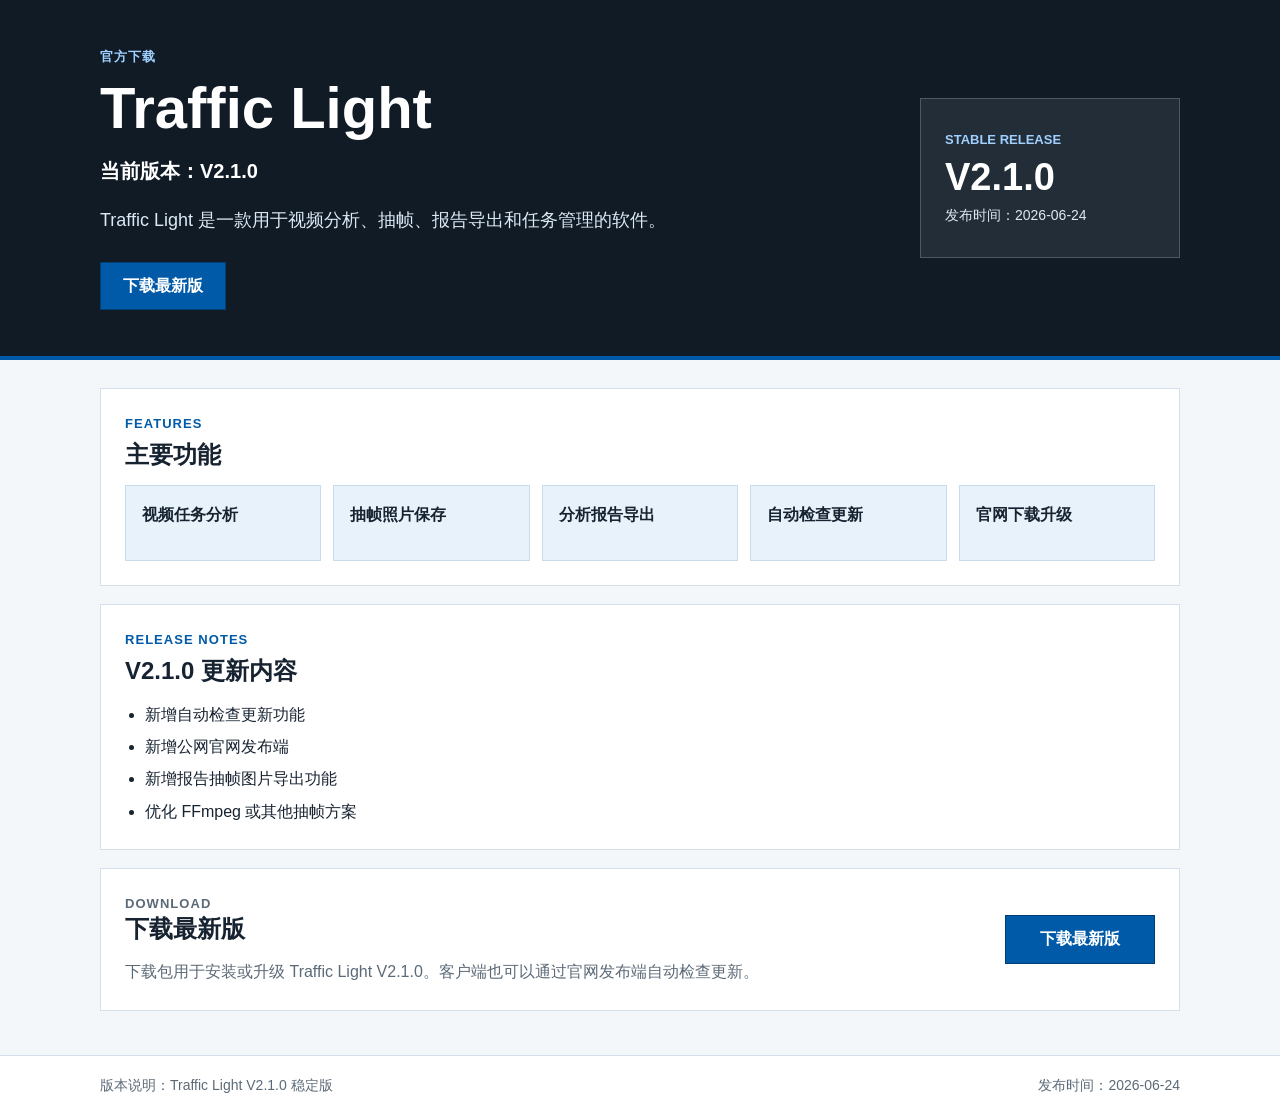
==== release_site/index.html @ f0c4bd5c "Deploy Traffic Light release site" ====
<!doctype html>
<html lang="zh-CN">
<head>
  <meta charset="utf-8">
  <meta name="viewport" content="width=device-width, initial-scale=1">
  <meta name="description" content="Traffic Light 官方下载页，提供 V2.1.0 版本下载、功能说明、更新内容和发布时间。">
  <title>Traffic Light - 官方下载</title>
  <link rel="stylesheet" href="assets/style.css">
</head>
<body>
  <header class="site-header">
    <div class="wrap hero">
      <div class="hero-text">
        <p class="eyebrow">官方下载</p>
        <h1>Traffic Light</h1>
        <p class="version">当前版本：V2.1.0</p>
        <p class="subtitle">Traffic Light 是一款用于视频分析、抽帧、报告导出和任务管理的软件。</p>
        <a class="button" href="downloads/Traffic_Light_v2.1.0.zip">下载最新版</a>
      </div>
      <div class="release-card" aria-label="版本信息">
        <span>Stable Release</span>
        <strong>V2.1.0</strong>
        <small>发布时间：2026-06-24</small>
      </div>
    </div>
  </header>

  <main class="wrap">
    <section>
      <div class="section-title">
        <p>Features</p>
        <h2>主要功能</h2>
      </div>
      <ul class="feature-grid">
        <li>视频任务分析</li>
        <li>抽帧照片保存</li>
        <li>分析报告导出</li>
        <li>自动检查更新</li>
        <li>官网下载升级</li>
      </ul>
    </section>

    <section>
      <div class="section-title">
        <p>Release Notes</p>
        <h2>V2.1.0 更新内容</h2>
      </div>
      <ul class="update-list">
        <li>新增自动检查更新功能</li>
        <li>新增公网官网发布端</li>
        <li>新增报告抽帧图片导出功能</li>
        <li>优化 FFmpeg 或其他抽帧方案</li>
      </ul>
    </section>

    <section class="download-panel">
      <div>
        <div class="section-title">
          <p>Download</p>
          <h2>下载最新版</h2>
        </div>
        <p>下载包用于安装或升级 Traffic Light V2.1.0。客户端也可以通过官网发布端自动检查更新。</p>
      </div>
      <a class="button panel-button" href="downloads/Traffic_Light_v2.1.0.zip">下载最新版</a>
    </section>
  </main>

  <footer class="site-footer">
    <div class="wrap footer-content">
      <span>版本说明：Traffic Light V2.1.0 稳定版</span>
      <span>发布时间：2026-06-24</span>
    </div>
  </footer>
</body>
</html>
---- release_site/assets/style.css ----
:root {
  --bg: #f4f7fa;
  --panel: #ffffff;
  --ink: #172331;
  --muted: #5c6a78;
  --line: #d6e0ea;
  --header: #101b26;
  --accent: #005aa8;
  --accent-dark: #003f78;
  --accent-soft: #e8f2fb;
}

* {
  box-sizing: border-box;
}

body {
  margin: 0;
  font-family: "Microsoft YaHei UI", "Segoe UI", Arial, sans-serif;
  color: var(--ink);
  background: var(--bg);
  line-height: 1.65;
}

.wrap {
  width: min(1080px, calc(100% - 32px));
  margin: 0 auto;
}

.site-header {
  color: #fff;
  background: var(--header);
  border-bottom: 4px solid var(--accent);
}

.hero {
  min-height: 320px;
  display: grid;
  grid-template-columns: minmax(0, 1fr) 260px;
  gap: 32px;
  align-items: center;
  padding: 46px 0;
}

.eyebrow,
.section-title p {
  margin: 0 0 6px;
  color: var(--accent);
  font-size: 13px;
  font-weight: 700;
  letter-spacing: .08em;
  text-transform: uppercase;
}

.site-header .eyebrow {
  color: #9fd0ff;
}

h1,
h2 {
  margin: 0;
  line-height: 1.2;
  letter-spacing: 0;
}

h1 {
  font-size: clamp(36px, 6vw, 58px);
}

h2 {
  font-size: 24px;
}

.version {
  margin: 12px 0 0;
  font-size: 20px;
  font-weight: 700;
  color: #ffffff;
}

.subtitle {
  max-width: 680px;
  margin: 18px 0 26px;
  color: #dceaf6;
  font-size: 18px;
}

.button {
  display: inline-flex;
  align-items: center;
  justify-content: center;
  min-height: 44px;
  padding: 10px 22px;
  color: #fff;
  background: var(--accent);
  border: 1px solid var(--accent-dark);
  text-decoration: none;
  font-weight: 700;
}

.button:hover,
.button:focus {
  background: var(--accent-dark);
}

.release-card {
  min-height: 160px;
  padding: 24px;
  border: 1px solid rgba(255, 255, 255, .2);
  background: rgba(255, 255, 255, .08);
  display: grid;
  align-content: center;
  gap: 8px;
}

.release-card span {
  color: #9fd0ff;
  font-size: 13px;
  font-weight: 700;
  text-transform: uppercase;
}

.release-card strong {
  font-size: 38px;
  line-height: 1;
}

.release-card small {
  color: #dceaf6;
  font-size: 14px;
}

main {
  padding: 28px 0 44px;
}

section {
  padding: 24px;
  background: var(--panel);
  border: 1px solid var(--line);
}

section + section {
  margin-top: 18px;
}

.section-title {
  margin-bottom: 16px;
}

.feature-grid {
  display: grid;
  grid-template-columns: repeat(5, minmax(0, 1fr));
  gap: 12px;
  margin: 0;
  padding: 0;
  list-style: none;
}

.feature-grid li {
  min-height: 76px;
  padding: 16px;
  background: var(--accent-soft);
  border: 1px solid #c8dceb;
  font-weight: 700;
}

.update-list {
  margin: 0;
  padding-left: 20px;
}

.update-list li + li {
  margin-top: 6px;
}

.download-panel {
  display: grid;
  grid-template-columns: minmax(0, 1fr) auto;
  gap: 20px;
  align-items: center;
}

.download-panel p {
  margin: 0;
  color: var(--muted);
}

.panel-button {
  min-width: 150px;
}

.site-footer {
  border-top: 1px solid var(--line);
  color: var(--muted);
  background: #fff;
}

.footer-content {
  display: flex;
  justify-content: space-between;
  gap: 16px;
  padding: 18px 0;
  font-size: 14px;
}

@media (max-width: 860px) {
  .hero,
  .download-panel {
    grid-template-columns: 1fr;
  }

  .hero {
    min-height: auto;
    padding: 34px 0;
  }

  .release-card {
    min-height: 130px;
  }

  .feature-grid {
    grid-template-columns: repeat(2, minmax(0, 1fr));
  }

  .panel-button,
  .button {
    width: 100%;
  }

  .footer-content {
    flex-direction: column;
  }
}

@media (max-width: 520px) {
  .wrap {
    width: min(100% - 24px, 1080px);
  }

  .feature-grid {
    grid-template-columns: 1fr;
  }

  section {
    padding: 18px;
  }
}
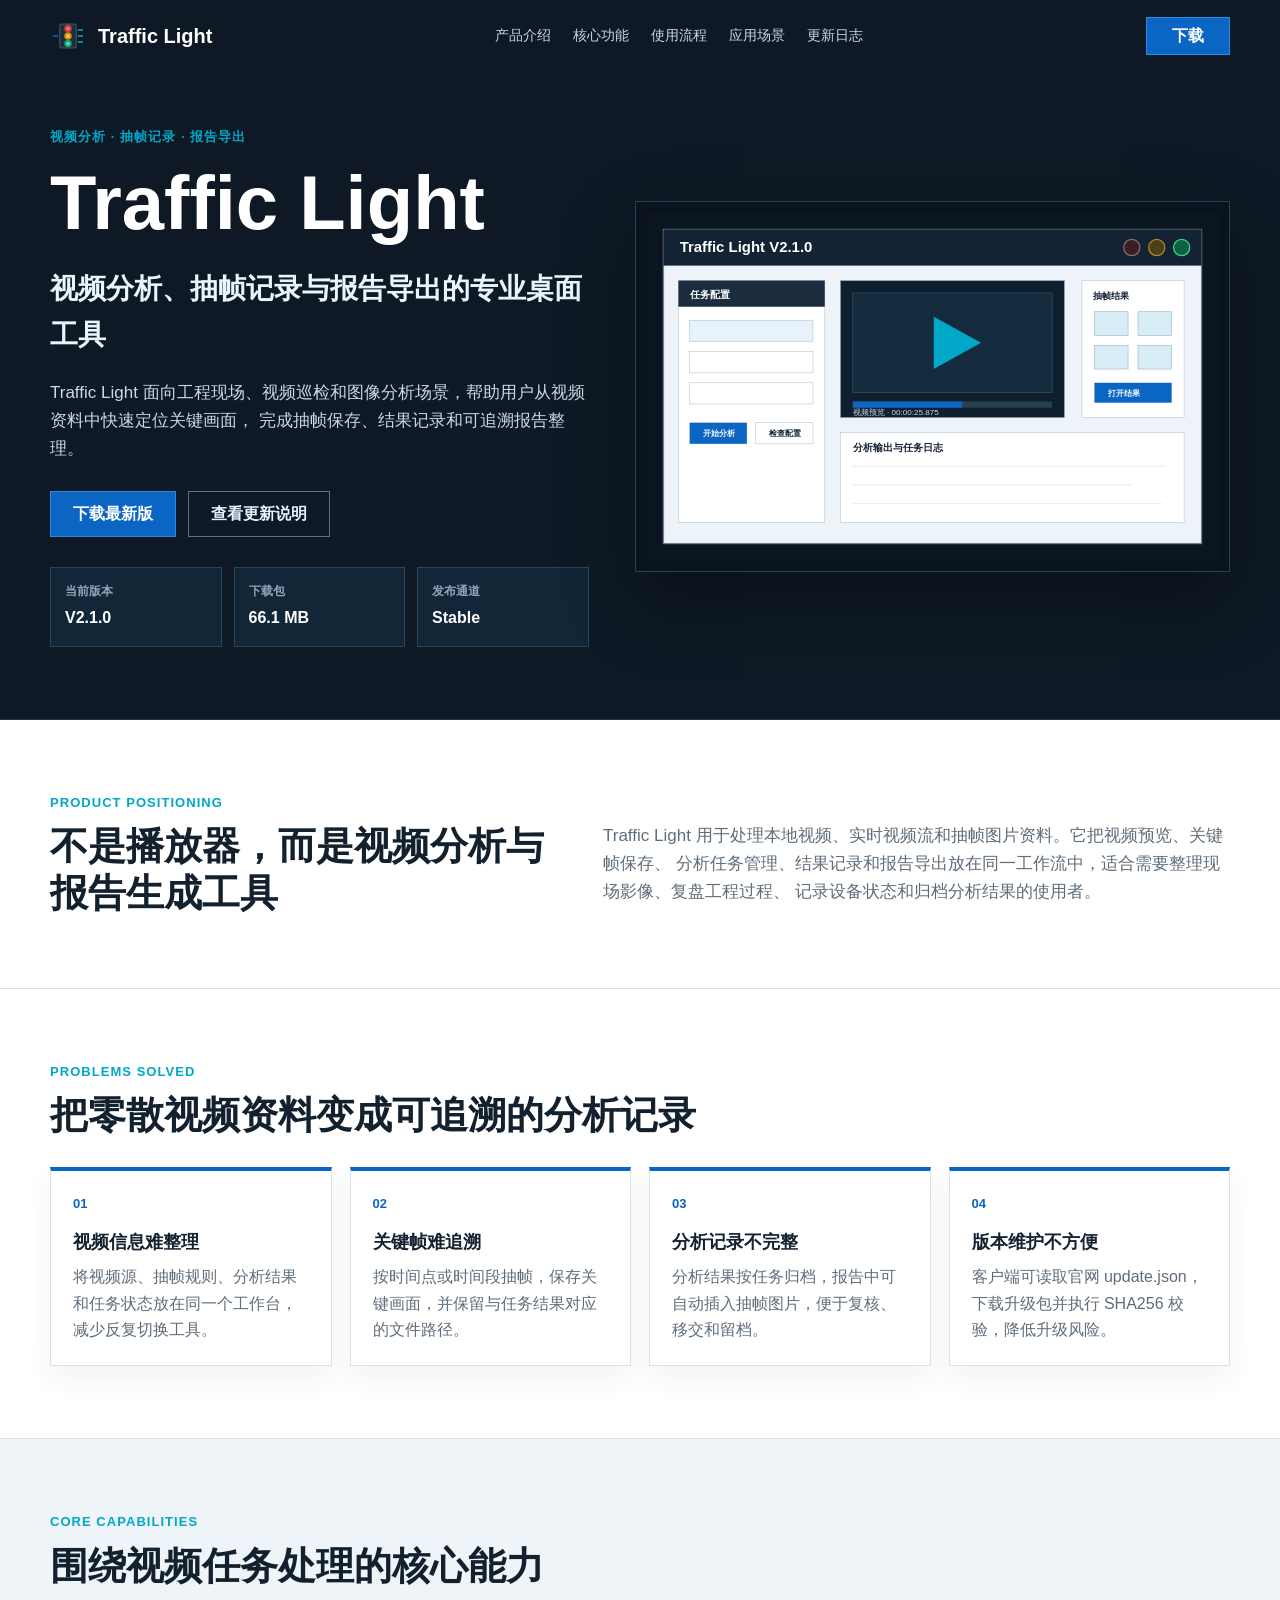
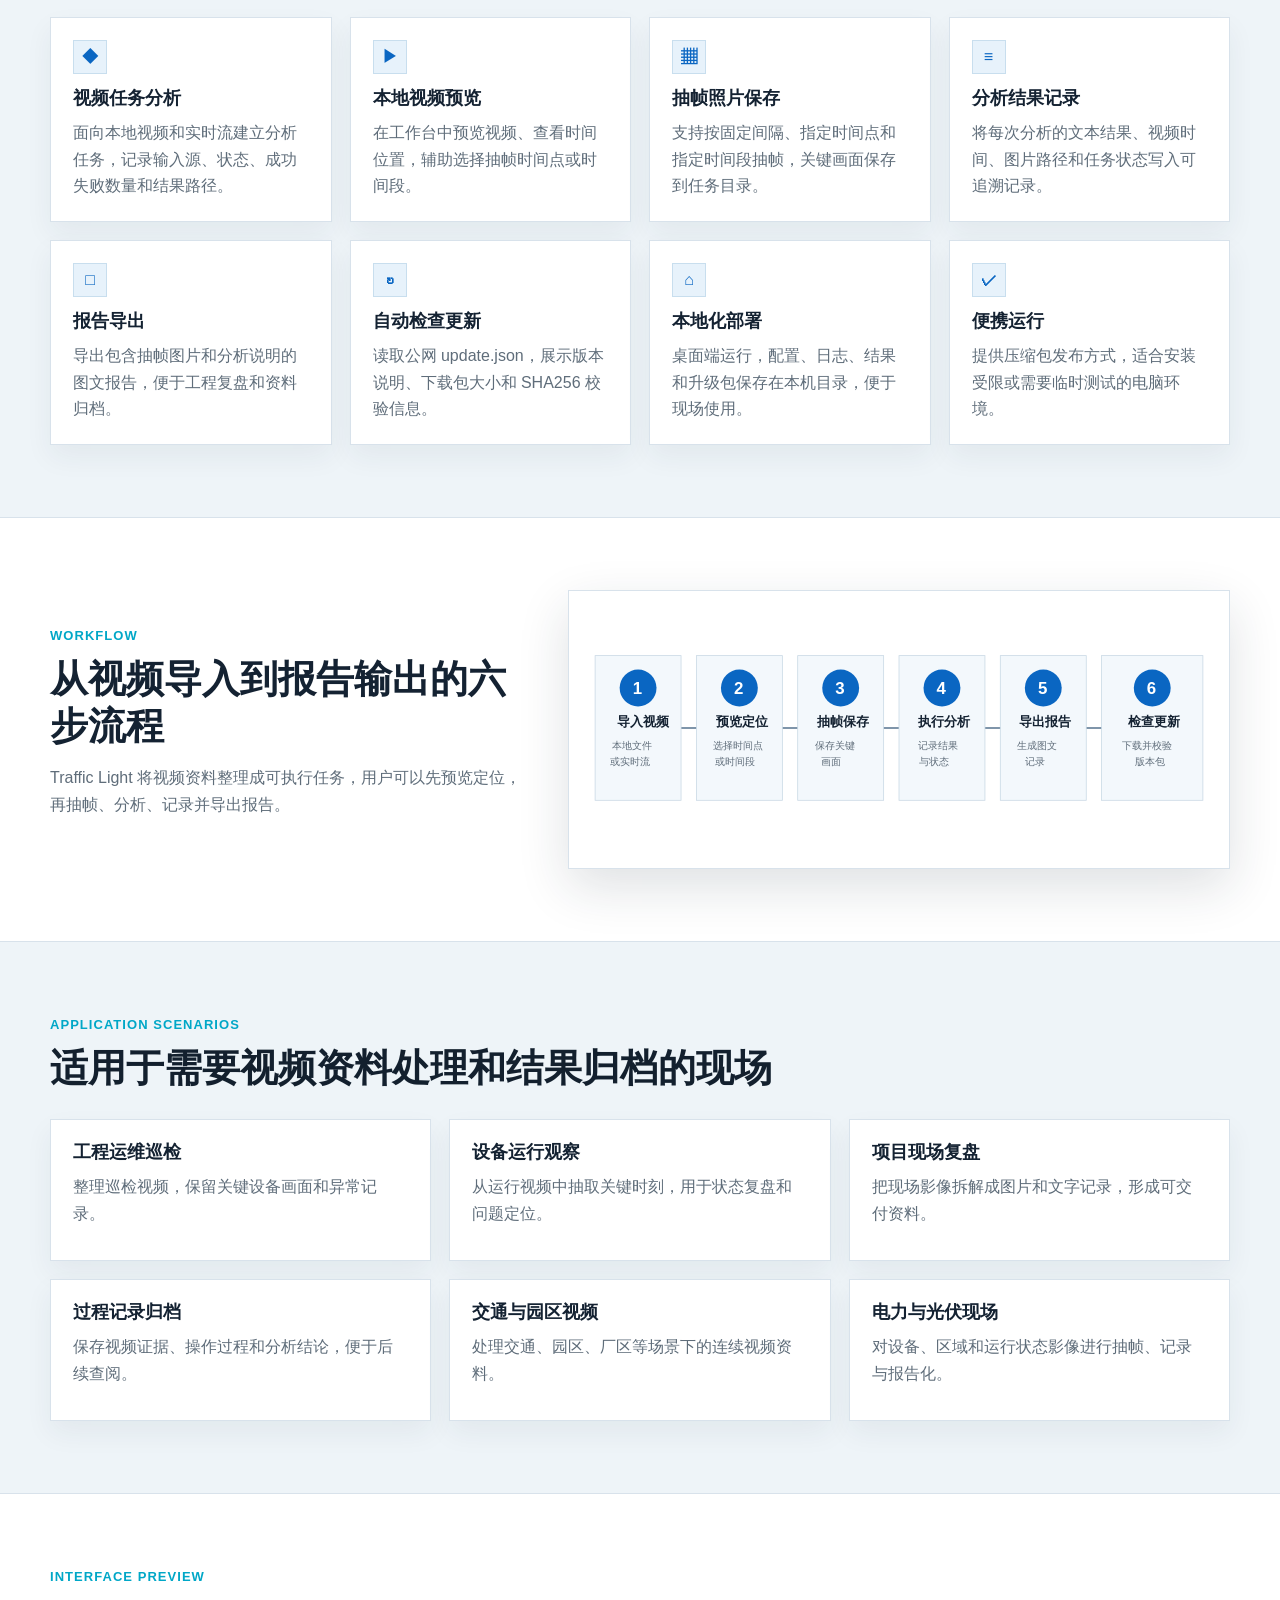
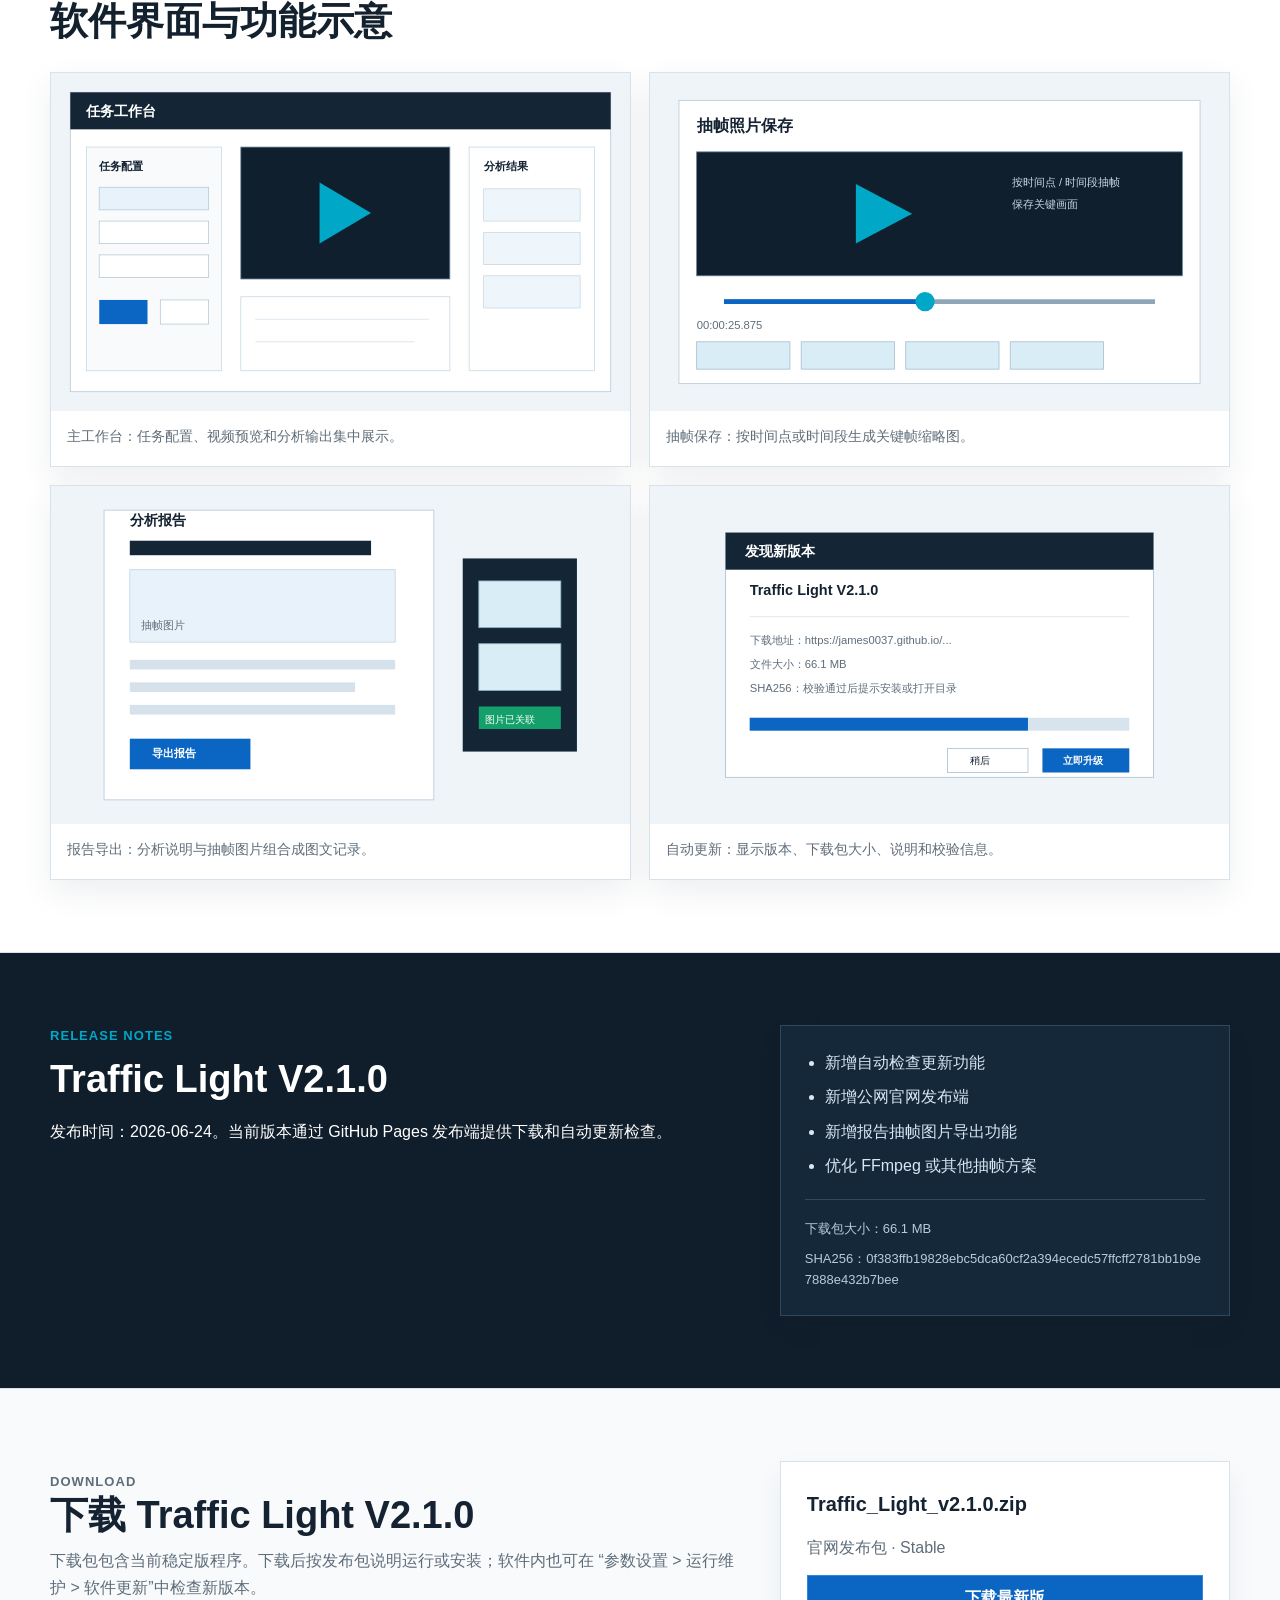
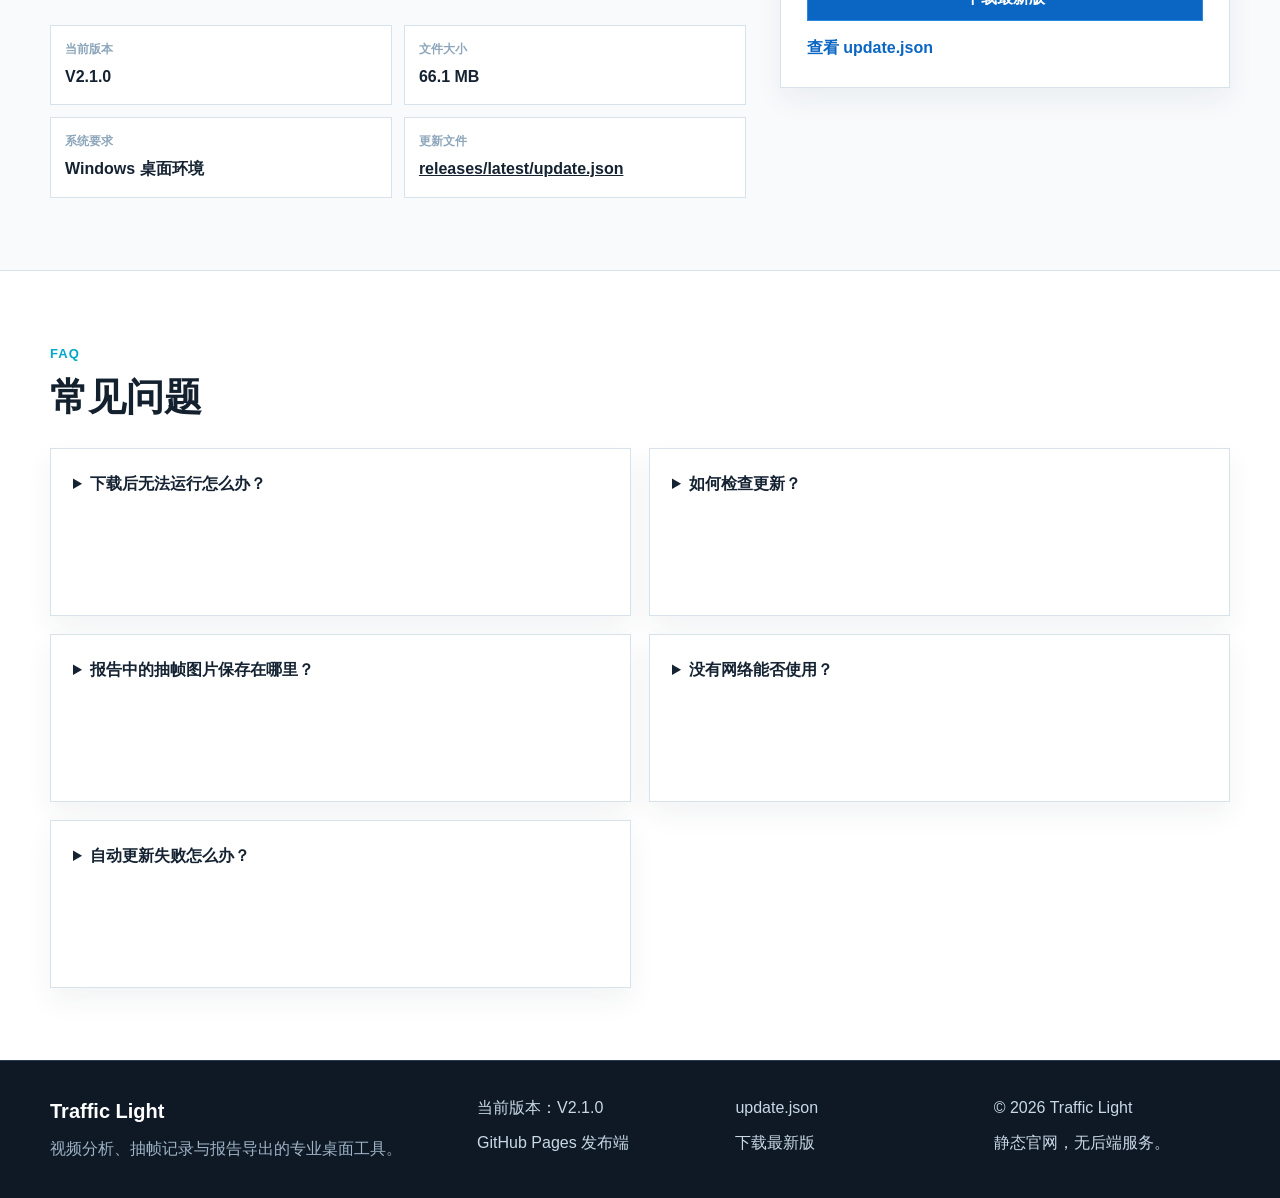
==== commit 0d6fa571: "Improve Traffic Light official website" ====
--- a/release_site/index.html
+++ b/release_site/index.html
@@ -3,72 +3,303 @@
 <head>
   <meta charset="utf-8">
   <meta name="viewport" content="width=device-width, initial-scale=1">
-  <meta name="description" content="Traffic Light 官方下载页，提供 V2.1.0 版本下载、功能说明、更新内容和发布时间。">
+  <meta name="description" content="Traffic Light 是一款面向视频流图像分析、抽帧记录、任务管理和图文报告导出的专业桌面软件。">
   <title>Traffic Light - 官方下载</title>
   <link rel="stylesheet" href="assets/style.css">
 </head>
 <body>
   <header class="site-header">
-    <div class="wrap hero">
-      <div class="hero-text">
-        <p class="eyebrow">官方下载</p>
+    <nav class="nav wrap" aria-label="主导航">
+      <a class="brand" href="#top" aria-label="Traffic Light 官网首页">
+        <img src="assets/logo.svg" alt="" width="36" height="36">
+        <span>Traffic Light</span>
+      </a>
+      <div class="nav-links">
+        <a href="#product">产品介绍</a>
+        <a href="#features">核心功能</a>
+        <a href="#workflow">使用流程</a>
+        <a href="#scenes">应用场景</a>
+        <a href="#release">更新日志</a>
+      </div>
+      <a class="nav-download" href="downloads/Traffic_Light_v2.1.0.zip">下载</a>
+    </nav>
+
+    <section id="top" class="hero wrap">
+      <div class="hero-copy">
+        <p class="eyebrow">视频分析 · 抽帧记录 · 报告导出</p>
         <h1>Traffic Light</h1>
-        <p class="version">当前版本：V2.1.0</p>
-        <p class="subtitle">Traffic Light 是一款用于视频分析、抽帧、报告导出和任务管理的软件。</p>
-        <a class="button" href="downloads/Traffic_Light_v2.1.0.zip">下载最新版</a>
-      </div>
-      <div class="release-card" aria-label="版本信息">
-        <span>Stable Release</span>
-        <strong>V2.1.0</strong>
-        <small>发布时间：2026-06-24</small>
-      </div>
-    </div>
+        <p class="hero-subtitle">视频分析、抽帧记录与报告导出的专业桌面工具</p>
+        <p class="hero-text">
+          Traffic Light 面向工程现场、视频巡检和图像分析场景，帮助用户从视频资料中快速定位关键画面，
+          完成抽帧保存、结果记录和可追溯报告整理。
+        </p>
+        <div class="hero-actions">
+          <a class="button primary" href="downloads/Traffic_Light_v2.1.0.zip">下载最新版</a>
+          <a class="button secondary" href="#release">查看更新说明</a>
+        </div>
+        <dl class="hero-facts" aria-label="版本信息">
+          <div><dt>当前版本</dt><dd>V2.1.0</dd></div>
+          <div><dt>下载包</dt><dd>66.1 MB</dd></div>
+          <div><dt>发布通道</dt><dd>Stable</dd></div>
+        </dl>
+      </div>
+      <div class="hero-visual">
+        <img src="assets/hero-dashboard.svg" alt="Traffic Light 软件工作台示意图">
+      </div>
+    </section>
   </header>
 
-  <main class="wrap">
-    <section>
-      <div class="section-title">
-        <p>Features</p>
-        <h2>主要功能</h2>
-      </div>
-      <ul class="feature-grid">
-        <li>视频任务分析</li>
-        <li>抽帧照片保存</li>
-        <li>分析报告导出</li>
-        <li>自动检查更新</li>
-        <li>官网下载升级</li>
-      </ul>
-    </section>
-
-    <section>
-      <div class="section-title">
-        <p>Release Notes</p>
-        <h2>V2.1.0 更新内容</h2>
-      </div>
-      <ul class="update-list">
-        <li>新增自动检查更新功能</li>
-        <li>新增公网官网发布端</li>
-        <li>新增报告抽帧图片导出功能</li>
-        <li>优化 FFmpeg 或其他抽帧方案</li>
-      </ul>
-    </section>
-
-    <section class="download-panel">
+  <main>
+    <section id="product" class="section section-intro">
+      <div class="wrap intro-grid">
+        <div>
+          <p class="eyebrow">Product Positioning</p>
+          <h2>不是播放器，而是视频分析与报告生成工具</h2>
+        </div>
+        <p>
+          Traffic Light 用于处理本地视频、实时视频流和抽帧图片资料。它把视频预览、关键帧保存、
+          分析任务管理、结果记录和报告导出放在同一工作流中，适合需要整理现场影像、复盘工程过程、
+          记录设备状态和归档分析结果的使用者。
+        </p>
+      </div>
+    </section>
+
+    <section class="section">
+      <div class="wrap">
+        <div class="section-head">
+          <p class="eyebrow">Problems Solved</p>
+          <h2>把零散视频资料变成可追溯的分析记录</h2>
+        </div>
+        <div class="value-grid">
+          <article class="value-card">
+            <span class="card-index">01</span>
+            <h3>视频信息难整理</h3>
+            <p>将视频源、抽帧规则、分析结果和任务状态放在同一个工作台，减少反复切换工具。</p>
+          </article>
+          <article class="value-card">
+            <span class="card-index">02</span>
+            <h3>关键帧难追溯</h3>
+            <p>按时间点或时间段抽帧，保存关键画面，并保留与任务结果对应的文件路径。</p>
+          </article>
+          <article class="value-card">
+            <span class="card-index">03</span>
+            <h3>分析记录不完整</h3>
+            <p>分析结果按任务归档，报告中可自动插入抽帧图片，便于复核、移交和留档。</p>
+          </article>
+          <article class="value-card">
+            <span class="card-index">04</span>
+            <h3>版本维护不方便</h3>
+            <p>客户端可读取官网 update.json，下载升级包并执行 SHA256 校验，降低升级风险。</p>
+          </article>
+        </div>
+      </div>
+    </section>
+
+    <section id="features" class="section muted-section">
+      <div class="wrap">
+        <div class="section-head">
+          <p class="eyebrow">Core Capabilities</p>
+          <h2>围绕视频任务处理的核心能力</h2>
+        </div>
+        <div class="feature-grid">
+          <article class="feature-card">
+            <span class="feature-icon">◆</span>
+            <h3>视频任务分析</h3>
+            <p>面向本地视频和实时流建立分析任务，记录输入源、状态、成功失败数量和结果路径。</p>
+          </article>
+          <article class="feature-card">
+            <span class="feature-icon">▶</span>
+            <h3>本地视频预览</h3>
+            <p>在工作台中预览视频、查看时间位置，辅助选择抽帧时间点或时间段。</p>
+          </article>
+          <article class="feature-card">
+            <span class="feature-icon">▦</span>
+            <h3>抽帧照片保存</h3>
+            <p>支持按固定间隔、指定时间点和指定时间段抽帧，关键画面保存到任务目录。</p>
+          </article>
+          <article class="feature-card">
+            <span class="feature-icon">≡</span>
+            <h3>分析结果记录</h3>
+            <p>将每次分析的文本结果、视频时间、图片路径和任务状态写入可追溯记录。</p>
+          </article>
+          <article class="feature-card">
+            <span class="feature-icon">□</span>
+            <h3>报告导出</h3>
+            <p>导出包含抽帧图片和分析说明的图文报告，便于工程复盘和资料归档。</p>
+          </article>
+          <article class="feature-card">
+            <span class="feature-icon">↻</span>
+            <h3>自动检查更新</h3>
+            <p>读取公网 update.json，展示版本说明、下载包大小和 SHA256 校验信息。</p>
+          </article>
+          <article class="feature-card">
+            <span class="feature-icon">⌂</span>
+            <h3>本地化部署</h3>
+            <p>桌面端运行，配置、日志、结果和升级包保存在本机目录，便于现场使用。</p>
+          </article>
+          <article class="feature-card">
+            <span class="feature-icon">✓</span>
+            <h3>便携运行</h3>
+            <p>提供压缩包发布方式，适合安装受限或需要临时测试的电脑环境。</p>
+          </article>
+        </div>
+      </div>
+    </section>
+
+    <section id="workflow" class="section">
+      <div class="wrap split-layout">
+        <div>
+          <p class="eyebrow">Workflow</p>
+          <h2>从视频导入到报告输出的六步流程</h2>
+          <p class="section-copy">
+            Traffic Light 将视频资料整理成可执行任务，用户可以先预览定位，再抽帧、分析、记录并导出报告。
+          </p>
+        </div>
+        <img class="workflow-image" src="assets/workflow.svg" alt="Traffic Light 使用流程图">
+      </div>
+    </section>
+
+    <section id="scenes" class="section muted-section">
+      <div class="wrap">
+        <div class="section-head">
+          <p class="eyebrow">Application Scenarios</p>
+          <h2>适用于需要视频资料处理和结果归档的现场</h2>
+        </div>
+        <div class="scene-grid">
+          <article><h3>工程运维巡检</h3><p>整理巡检视频，保留关键设备画面和异常记录。</p></article>
+          <article><h3>设备运行观察</h3><p>从运行视频中抽取关键时刻，用于状态复盘和问题定位。</p></article>
+          <article><h3>项目现场复盘</h3><p>把现场影像拆解成图片和文字记录，形成可交付资料。</p></article>
+          <article><h3>过程记录归档</h3><p>保存视频证据、操作过程和分析结论，便于后续查阅。</p></article>
+          <article><h3>交通与园区视频</h3><p>处理交通、园区、厂区等场景下的连续视频资料。</p></article>
+          <article><h3>电力与光伏现场</h3><p>对设备、区域和运行状态影像进行抽帧、记录与报告化。</p></article>
+        </div>
+      </div>
+    </section>
+
+    <section class="section">
+      <div class="wrap">
+        <div class="section-head">
+          <p class="eyebrow">Interface Preview</p>
+          <h2>软件界面与功能示意</h2>
+        </div>
+        <div class="screenshot-grid">
+          <figure>
+            <img src="assets/screenshots/main-workbench.svg" alt="主工作台界面示意图">
+            <figcaption>主工作台：任务配置、视频预览和分析输出集中展示。</figcaption>
+          </figure>
+          <figure>
+            <img src="assets/screenshots/frame-capture.svg" alt="抽帧保存界面示意图">
+            <figcaption>抽帧保存：按时间点或时间段生成关键帧缩略图。</figcaption>
+          </figure>
+          <figure>
+            <img src="assets/screenshots/report-export.svg" alt="报告导出界面示意图">
+            <figcaption>报告导出：分析说明与抽帧图片组合成图文记录。</figcaption>
+          </figure>
+          <figure>
+            <img src="assets/screenshots/update-dialog.svg" alt="自动更新弹窗示意图">
+            <figcaption>自动更新：显示版本、下载包大小、说明和校验信息。</figcaption>
+          </figure>
+        </div>
+      </div>
+    </section>
+
+    <section id="release" class="section release-section">
+      <div class="wrap release-grid">
+        <div>
+          <p class="eyebrow">Release Notes</p>
+          <h2>Traffic Light V2.1.0</h2>
+          <p class="section-copy">发布时间：2026-06-24。当前版本通过 GitHub Pages 发布端提供下载和自动更新检查。</p>
+        </div>
+        <div class="release-panel">
+          <ul>
+            <li>新增自动检查更新功能</li>
+            <li>新增公网官网发布端</li>
+            <li>新增报告抽帧图片导出功能</li>
+            <li>优化 FFmpeg 或其他抽帧方案</li>
+          </ul>
+          <div class="checksum">
+            <span>下载包大小：66.1 MB</span>
+            <span>SHA256：0f383ffb19828ebc5dca60cf2a394ecedc57ffcff2781bb1b9e7888e432b7bee</span>
+          </div>
+        </div>
+      </div>
+    </section>
+
+    <section id="download" class="section download-section">
+      <div class="wrap download-grid">
+        <div>
+          <p class="eyebrow">Download</p>
+          <h2>下载 Traffic Light V2.1.0</h2>
+          <p>
+            下载包包含当前稳定版程序。下载后按发布包说明运行或安装；软件内也可在
+            “参数设置 > 运行维护 > 软件更新”中检查新版本。
+          </p>
+          <dl class="download-meta">
+            <div><dt>当前版本</dt><dd>V2.1.0</dd></div>
+            <div><dt>文件大小</dt><dd>66.1 MB</dd></div>
+            <div><dt>系统要求</dt><dd>Windows 桌面环境</dd></div>
+            <div><dt>更新文件</dt><dd><a href="releases/latest/update.json">releases/latest/update.json</a></dd></div>
+          </dl>
+        </div>
+        <div class="download-card">
+          <strong>Traffic_Light_v2.1.0.zip</strong>
+          <span>官网发布包 · Stable</span>
+          <a class="button primary full" href="downloads/Traffic_Light_v2.1.0.zip">下载最新版</a>
+          <a class="text-link" href="https://james0037.github.io/traffic-light-release/releases/latest/update.json">查看 update.json</a>
+        </div>
+      </div>
+    </section>
+
+    <section class="section faq-section">
+      <div class="wrap">
+        <div class="section-head">
+          <p class="eyebrow">FAQ</p>
+          <h2>常见问题</h2>
+        </div>
+        <div class="faq-grid">
+          <details>
+            <summary>下载后无法运行怎么办？</summary>
+            <p>请确认文件已完整下载，并根据发布包内说明运行。若系统拦截未知来源程序，需要在 Windows 安全提示中确认来源后再运行。</p>
+          </details>
+          <details>
+            <summary>如何检查更新？</summary>
+            <p>进入软件“参数设置 > 运行维护 > 软件更新”，使用默认官网地址检查更新即可。</p>
+          </details>
+          <details>
+            <summary>报告中的抽帧图片保存在哪里？</summary>
+            <p>抽帧图片和报告资产会保存在任务结果目录及同名资源目录中，便于与分析记录一并归档。</p>
+          </details>
+          <details>
+            <summary>没有网络能否使用？</summary>
+            <p>本地视频预览、抽帧、结果记录和本地报告整理可在无公网环境下使用；联网功能取决于模型服务和更新检查地址。</p>
+          </details>
+          <details>
+            <summary>自动更新失败怎么办？</summary>
+            <p>检查网络、下载地址和磁盘空间。软件会在下载失败或 SHA256 校验失败时提示错误，不会覆盖当前配置和结果。</p>
+          </details>
+        </div>
+      </div>
+    </section>
+  </main>
+
+  <footer class="site-footer">
+    <div class="wrap footer-grid">
       <div>
-        <div class="section-title">
-          <p>Download</p>
-          <h2>下载最新版</h2>
-        </div>
-        <p>下载包用于安装或升级 Traffic Light V2.1.0。客户端也可以通过官网发布端自动检查更新。</p>
-      </div>
-      <a class="button panel-button" href="downloads/Traffic_Light_v2.1.0.zip">下载最新版</a>
-    </section>
-  </main>
-
-  <footer class="site-footer">
-    <div class="wrap footer-content">
-      <span>版本说明：Traffic Light V2.1.0 稳定版</span>
-      <span>发布时间：2026-06-24</span>
+        <strong>Traffic Light</strong>
+        <p>视频分析、抽帧记录与报告导出的专业桌面工具。</p>
+      </div>
+      <div>
+        <span>当前版本：V2.1.0</span>
+        <span>GitHub Pages 发布端</span>
+      </div>
+      <div>
+        <a href="releases/latest/update.json">update.json</a>
+        <a href="downloads/Traffic_Light_v2.1.0.zip">下载最新版</a>
+      </div>
+      <div>
+        <span>© 2026 Traffic Light</span>
+        <span>静态官网，无后端服务。</span>
+      </div>
     </div>
   </footer>
 </body>
--- a/release_site/assets/style.css
+++ b/release_site/assets/style.css
@@ -1,248 +1,639 @@
 :root {
-  --bg: #f4f7fa;
-  --panel: #ffffff;
-  --ink: #172331;
-  --muted: #5c6a78;
-  --line: #d6e0ea;
-  --header: #101b26;
-  --accent: #005aa8;
-  --accent-dark: #003f78;
-  --accent-soft: #e8f2fb;
+  --bg: #f3f6f9;
+  --surface: #ffffff;
+  --surface-strong: #eef4f8;
+  --ink: #142232;
+  --muted: #5f6d7a;
+  --line: #d8e2eb;
+  --line-dark: #2e4358;
+  --hero: #0e1925;
+  --hero-panel: #152637;
+  --blue: #0a66c2;
+  --blue-dark: #074c91;
+  --cyan: #00a7c7;
+  --green: #15a06b;
+  --amber: #d88a00;
+  --red: #c54040;
+  --shadow: 0 18px 48px rgba(25, 42, 58, .14);
 }
 
 * {
   box-sizing: border-box;
 }
 
+html {
+  scroll-behavior: smooth;
+}
+
 body {
   margin: 0;
-  font-family: "Microsoft YaHei UI", "Segoe UI", Arial, sans-serif;
   color: var(--ink);
   background: var(--bg);
+  font-family: "Microsoft YaHei UI", "Segoe UI", Arial, sans-serif;
   line-height: 1.65;
+  letter-spacing: 0;
+}
+
+a {
+  color: inherit;
+}
+
+img {
+  max-width: 100%;
+  height: auto;
+  display: block;
 }
 
 .wrap {
-  width: min(1080px, calc(100% - 32px));
+  width: min(1180px, calc(100% - 40px));
   margin: 0 auto;
 }
 
 .site-header {
   color: #fff;
-  background: var(--header);
-  border-bottom: 4px solid var(--accent);
+  background: var(--hero);
+  border-bottom: 1px solid #1e354b;
+}
+
+.nav {
+  min-height: 72px;
+  display: flex;
+  align-items: center;
+  justify-content: space-between;
+  gap: 24px;
+}
+
+.brand {
+  display: inline-flex;
+  align-items: center;
+  gap: 12px;
+  text-decoration: none;
+  font-size: 20px;
+  font-weight: 800;
+  white-space: nowrap;
+}
+
+.nav-links {
+  display: flex;
+  align-items: center;
+  justify-content: center;
+  gap: 22px;
+  color: #c6d8e8;
+  font-size: 14px;
+}
+
+.nav-links a,
+.text-link {
+  text-decoration: none;
+}
+
+.nav-links a:hover,
+.nav-links a:focus {
+  color: #ffffff;
+}
+
+.nav-download {
+  min-width: 84px;
+  min-height: 38px;
+  display: inline-flex;
+  align-items: center;
+  justify-content: center;
+  color: #fff;
+  background: var(--blue);
+  border: 1px solid #2d8ee8;
+  text-decoration: none;
+  font-weight: 700;
 }
 
 .hero {
-  min-height: 320px;
-  display: grid;
-  grid-template-columns: minmax(0, 1fr) 260px;
-  gap: 32px;
-  align-items: center;
-  padding: 46px 0;
-}
-
-.eyebrow,
-.section-title p {
-  margin: 0 0 6px;
-  color: var(--accent);
+  min-height: 620px;
+  display: grid;
+  grid-template-columns: minmax(0, .95fr) minmax(420px, 1.05fr);
+  gap: 46px;
+  align-items: center;
+  padding: 54px 0 72px;
+}
+
+.hero-copy {
+  max-width: 640px;
+}
+
+.eyebrow {
+  margin: 0 0 10px;
+  color: var(--cyan);
   font-size: 13px;
-  font-weight: 700;
+  font-weight: 800;
   letter-spacing: .08em;
   text-transform: uppercase;
 }
 
-.site-header .eyebrow {
-  color: #9fd0ff;
-}
-
 h1,
+h2,
+h3,
+p {
+  letter-spacing: 0;
+}
+
+h1,
+h2,
+h3 {
+  margin: 0;
+  line-height: 1.22;
+}
+
+h1 {
+  font-size: clamp(44px, 7vw, 76px);
+}
+
 h2 {
+  font-size: clamp(26px, 3vw, 38px);
+}
+
+h3 {
+  font-size: 18px;
+}
+
+.hero-subtitle {
+  margin: 16px 0 0;
+  color: #eaf4ff;
+  font-size: clamp(20px, 2.4vw, 28px);
+  font-weight: 700;
+}
+
+.hero-text,
+.section-copy {
+  color: var(--muted);
+  font-size: 16px;
+}
+
+.hero-text {
+  max-width: 620px;
+  margin: 20px 0 28px;
+  color: #c9d9e7;
+  font-size: 17px;
+}
+
+.hero-actions {
+  display: flex;
+  gap: 12px;
+  flex-wrap: wrap;
+}
+
+.button {
+  min-height: 46px;
+  display: inline-flex;
+  align-items: center;
+  justify-content: center;
+  padding: 11px 22px;
+  border: 1px solid transparent;
+  text-decoration: none;
+  font-weight: 800;
+  line-height: 1;
+}
+
+.button.primary {
+  color: #fff;
+  background: var(--blue);
+  border-color: #2a88df;
+}
+
+.button.primary:hover,
+.button.primary:focus,
+.nav-download:hover,
+.nav-download:focus {
+  background: var(--blue-dark);
+}
+
+.button.secondary {
+  color: #e6f2ff;
+  background: transparent;
+  border-color: #55728e;
+}
+
+.button.secondary:hover,
+.button.secondary:focus {
+  background: #1d3145;
+}
+
+.button.full {
+  width: 100%;
+}
+
+.hero-facts {
+  display: grid;
+  grid-template-columns: repeat(3, minmax(0, 1fr));
+  gap: 12px;
+  margin: 30px 0 0;
+}
+
+.hero-facts div {
+  padding: 14px;
+  background: #132637;
+  border: 1px solid var(--line-dark);
+}
+
+.hero-facts dt,
+.download-meta dt {
+  color: #8da6bb;
+  font-size: 12px;
+  font-weight: 700;
+}
+
+.hero-facts dd,
+.download-meta dd {
+  margin: 4px 0 0;
+  color: #ffffff;
+  font-weight: 800;
+}
+
+.hero-visual {
+  padding: 10px;
+  background: #0a131d;
+  border: 1px solid #274159;
+  box-shadow: 0 28px 70px rgba(0, 0, 0, .32);
+}
+
+.section {
+  padding: 72px 0;
+  background: var(--surface);
+}
+
+.section + .section {
+  border-top: 1px solid var(--line);
+}
+
+.muted-section {
+  background: var(--surface-strong);
+}
+
+.section-head {
+  max-width: 760px;
+  margin-bottom: 28px;
+}
+
+.section-head h2,
+.intro-grid h2 {
+  color: #13202e;
+}
+
+.section-head p:last-child {
+  margin-bottom: 0;
+}
+
+.intro-grid {
+  display: grid;
+  grid-template-columns: minmax(0, .9fr) minmax(0, 1.1fr);
+  gap: 40px;
+  align-items: start;
+}
+
+.intro-grid > p {
+  margin: 30px 0 0;
+  color: var(--muted);
+  font-size: 17px;
+}
+
+.value-grid,
+.feature-grid,
+.scene-grid,
+.screenshot-grid,
+.faq-grid {
+  display: grid;
+  gap: 18px;
+}
+
+.value-grid {
+  grid-template-columns: repeat(4, minmax(0, 1fr));
+}
+
+.feature-grid {
+  grid-template-columns: repeat(4, minmax(0, 1fr));
+}
+
+.scene-grid {
+  grid-template-columns: repeat(3, minmax(0, 1fr));
+}
+
+.screenshot-grid {
+  grid-template-columns: repeat(2, minmax(0, 1fr));
+}
+
+.value-card,
+.feature-card,
+.scene-grid article,
+.faq-grid details,
+.download-card,
+.release-panel {
+  background: var(--surface);
+  border: 1px solid var(--line);
+  box-shadow: 0 12px 26px rgba(28, 48, 66, .06);
+}
+
+.value-card,
+.feature-card,
+.scene-grid article,
+.faq-grid details {
+  min-height: 168px;
+  padding: 22px;
+}
+
+.value-card {
+  position: relative;
+  border-top: 4px solid var(--blue);
+}
+
+.card-index {
+  display: block;
+  color: var(--blue);
+  font-size: 13px;
+  font-weight: 900;
+  margin-bottom: 18px;
+}
+
+.value-card p,
+.feature-card p,
+.scene-grid p,
+.faq-grid p,
+.download-grid p {
+  margin: 10px 0 0;
+  color: var(--muted);
+}
+
+.feature-card {
+  background: #fff;
+}
+
+.feature-icon {
+  width: 34px;
+  height: 34px;
+  display: inline-flex;
+  align-items: center;
+  justify-content: center;
+  margin-bottom: 14px;
+  color: var(--blue);
+  background: #e7f2fb;
+  border: 1px solid #c8deee;
+  font-weight: 900;
+}
+
+.split-layout {
+  display: grid;
+  grid-template-columns: minmax(0, .72fr) minmax(440px, 1fr);
+  gap: 42px;
+  align-items: center;
+}
+
+.workflow-image {
+  border: 1px solid var(--line);
+  background: #fff;
+  box-shadow: var(--shadow);
+}
+
+.scene-grid article {
+  min-height: 142px;
+}
+
+.screenshot-grid figure {
   margin: 0;
-  line-height: 1.2;
-  letter-spacing: 0;
-}
-
-h1 {
-  font-size: clamp(36px, 6vw, 58px);
-}
-
-h2 {
-  font-size: 24px;
-}
-
-.version {
-  margin: 12px 0 0;
-  font-size: 20px;
-  font-weight: 700;
-  color: #ffffff;
-}
-
-.subtitle {
-  max-width: 680px;
-  margin: 18px 0 26px;
-  color: #dceaf6;
-  font-size: 18px;
-}
-
-.button {
-  display: inline-flex;
-  align-items: center;
-  justify-content: center;
-  min-height: 44px;
-  padding: 10px 22px;
+  overflow: hidden;
+  background: #fff;
+  border: 1px solid var(--line);
+  box-shadow: 0 12px 30px rgba(28, 48, 66, .08);
+}
+
+.screenshot-grid figcaption {
+  padding: 14px 16px 18px;
+  color: var(--muted);
+  font-size: 14px;
+}
+
+.release-section {
   color: #fff;
-  background: var(--accent);
-  border: 1px solid var(--accent-dark);
-  text-decoration: none;
-  font-weight: 700;
-}
-
-.button:hover,
-.button:focus {
-  background: var(--accent-dark);
-}
-
-.release-card {
-  min-height: 160px;
+  background: #101d2a;
+}
+
+.release-section h2,
+.release-section .section-copy {
+  color: #fff;
+}
+
+.release-grid,
+.download-grid {
+  display: grid;
+  grid-template-columns: minmax(0, .85fr) minmax(360px, .55fr);
+  gap: 34px;
+  align-items: start;
+}
+
+.release-panel {
   padding: 24px;
-  border: 1px solid rgba(255, 255, 255, .2);
-  background: rgba(255, 255, 255, .08);
-  display: grid;
-  align-content: center;
-  gap: 8px;
-}
-
-.release-card span {
-  color: #9fd0ff;
-  font-size: 13px;
-  font-weight: 700;
-  text-transform: uppercase;
-}
-
-.release-card strong {
-  font-size: 38px;
-  line-height: 1;
-}
-
-.release-card small {
-  color: #dceaf6;
-  font-size: 14px;
-}
-
-main {
-  padding: 28px 0 44px;
-}
-
-section {
-  padding: 24px;
-  background: var(--panel);
-  border: 1px solid var(--line);
-}
-
-section + section {
-  margin-top: 18px;
-}
-
-.section-title {
-  margin-bottom: 16px;
-}
-
-.feature-grid {
-  display: grid;
-  grid-template-columns: repeat(5, minmax(0, 1fr));
-  gap: 12px;
-  margin: 0;
-  padding: 0;
-  list-style: none;
-}
-
-.feature-grid li {
-  min-height: 76px;
-  padding: 16px;
-  background: var(--accent-soft);
-  border: 1px solid #c8dceb;
-  font-weight: 700;
-}
-
-.update-list {
+  color: #d8e7f4;
+  background: #14283a;
+  border-color: #30475d;
+}
+
+.release-panel ul {
   margin: 0;
   padding-left: 20px;
 }
 
-.update-list li + li {
-  margin-top: 6px;
-}
-
-.download-panel {
-  display: grid;
-  grid-template-columns: minmax(0, 1fr) auto;
-  gap: 20px;
-  align-items: center;
-}
-
-.download-panel p {
-  margin: 0;
+.release-panel li + li {
+  margin-top: 8px;
+}
+
+.checksum {
+  display: grid;
+  gap: 8px;
+  margin-top: 20px;
+  padding-top: 18px;
+  border-top: 1px solid #31495f;
+  color: #b7cbe0;
+  font-size: 13px;
+  word-break: break-all;
+}
+
+.download-section {
+  background: #f8fafc;
+}
+
+.download-meta {
+  display: grid;
+  grid-template-columns: repeat(2, minmax(0, 1fr));
+  gap: 12px;
+  margin: 24px 0 0;
+}
+
+.download-meta div {
+  padding: 14px;
+  background: #fff;
+  border: 1px solid var(--line);
+}
+
+.download-meta dd {
+  color: var(--ink);
+  word-break: break-word;
+}
+
+.download-card {
+  padding: 26px;
+  display: grid;
+  gap: 14px;
+}
+
+.download-card strong {
+  font-size: 20px;
+  word-break: break-word;
+}
+
+.download-card span {
   color: var(--muted);
 }
 
-.panel-button {
-  min-width: 150px;
+.text-link {
+  color: var(--blue);
+  font-weight: 800;
+}
+
+.text-link:hover,
+.text-link:focus {
+  color: var(--blue-dark);
+}
+
+.faq-grid {
+  grid-template-columns: repeat(2, minmax(0, 1fr));
+}
+
+details summary {
+  cursor: pointer;
+  font-weight: 800;
+}
+
+details summary:focus {
+  outline: 2px solid var(--blue);
+  outline-offset: 4px;
 }
 
 .site-footer {
-  border-top: 1px solid var(--line);
-  color: var(--muted);
-  background: #fff;
-}
-
-.footer-content {
-  display: flex;
-  justify-content: space-between;
-  gap: 16px;
-  padding: 18px 0;
-  font-size: 14px;
-}
-
-@media (max-width: 860px) {
+  padding: 34px 0;
+  color: #c9d8e7;
+  background: #0e1925;
+  border-top: 1px solid #263f56;
+}
+
+.footer-grid {
+  display: grid;
+  grid-template-columns: minmax(0, 1.2fr) repeat(3, minmax(0, .7fr));
+  gap: 22px;
+  align-items: start;
+}
+
+.footer-grid strong {
+  color: #fff;
+  font-size: 20px;
+}
+
+.footer-grid p {
+  margin: 8px 0 0;
+  color: #9fb3c5;
+}
+
+.footer-grid span,
+.footer-grid a {
+  display: block;
+  margin-bottom: 8px;
+  color: #c9d8e7;
+  text-decoration: none;
+}
+
+.footer-grid a:hover,
+.footer-grid a:focus {
+  color: #fff;
+}
+
+@media (max-width: 1040px) {
+  .nav {
+    align-items: flex-start;
+    flex-direction: column;
+    padding: 18px 0;
+  }
+
+  .nav-links {
+    flex-wrap: wrap;
+    justify-content: flex-start;
+    gap: 10px 18px;
+  }
+
   .hero,
-  .download-panel {
+  .intro-grid,
+  .split-layout,
+  .release-grid,
+  .download-grid {
     grid-template-columns: 1fr;
   }
 
   .hero {
     min-height: auto;
-    padding: 34px 0;
-  }
-
-  .release-card {
-    min-height: 130px;
-  }
-
-  .feature-grid {
+    padding-top: 34px;
+  }
+
+  .hero-visual {
+    max-width: 760px;
+  }
+
+  .value-grid,
+  .feature-grid,
+  .scene-grid {
     grid-template-columns: repeat(2, minmax(0, 1fr));
   }
 
-  .panel-button,
+  .footer-grid {
+    grid-template-columns: repeat(2, minmax(0, 1fr));
+  }
+}
+
+@media (max-width: 680px) {
+  .wrap {
+    width: min(100% - 28px, 1180px);
+  }
+
+  .nav-links {
+    display: none;
+  }
+
+  .nav-download {
+    width: 100%;
+  }
+
+  .hero {
+    gap: 28px;
+  }
+
+  .hero-facts,
+  .value-grid,
+  .feature-grid,
+  .scene-grid,
+  .screenshot-grid,
+  .faq-grid,
+  .download-meta,
+  .footer-grid {
+    grid-template-columns: 1fr;
+  }
+
+  .hero-actions .button,
   .button {
     width: 100%;
   }
 
-  .footer-content {
-    flex-direction: column;
-  }
-}
-
-@media (max-width: 520px) {
-  .wrap {
-    width: min(100% - 24px, 1080px);
-  }
-
-  .feature-grid {
-    grid-template-columns: 1fr;
-  }
-
-  section {
+  .section {
+    padding: 52px 0;
+  }
+
+  .value-card,
+  .feature-card,
+  .scene-grid article,
+  .faq-grid details,
+  .download-card,
+  .release-panel {
     padding: 18px;
   }
 }
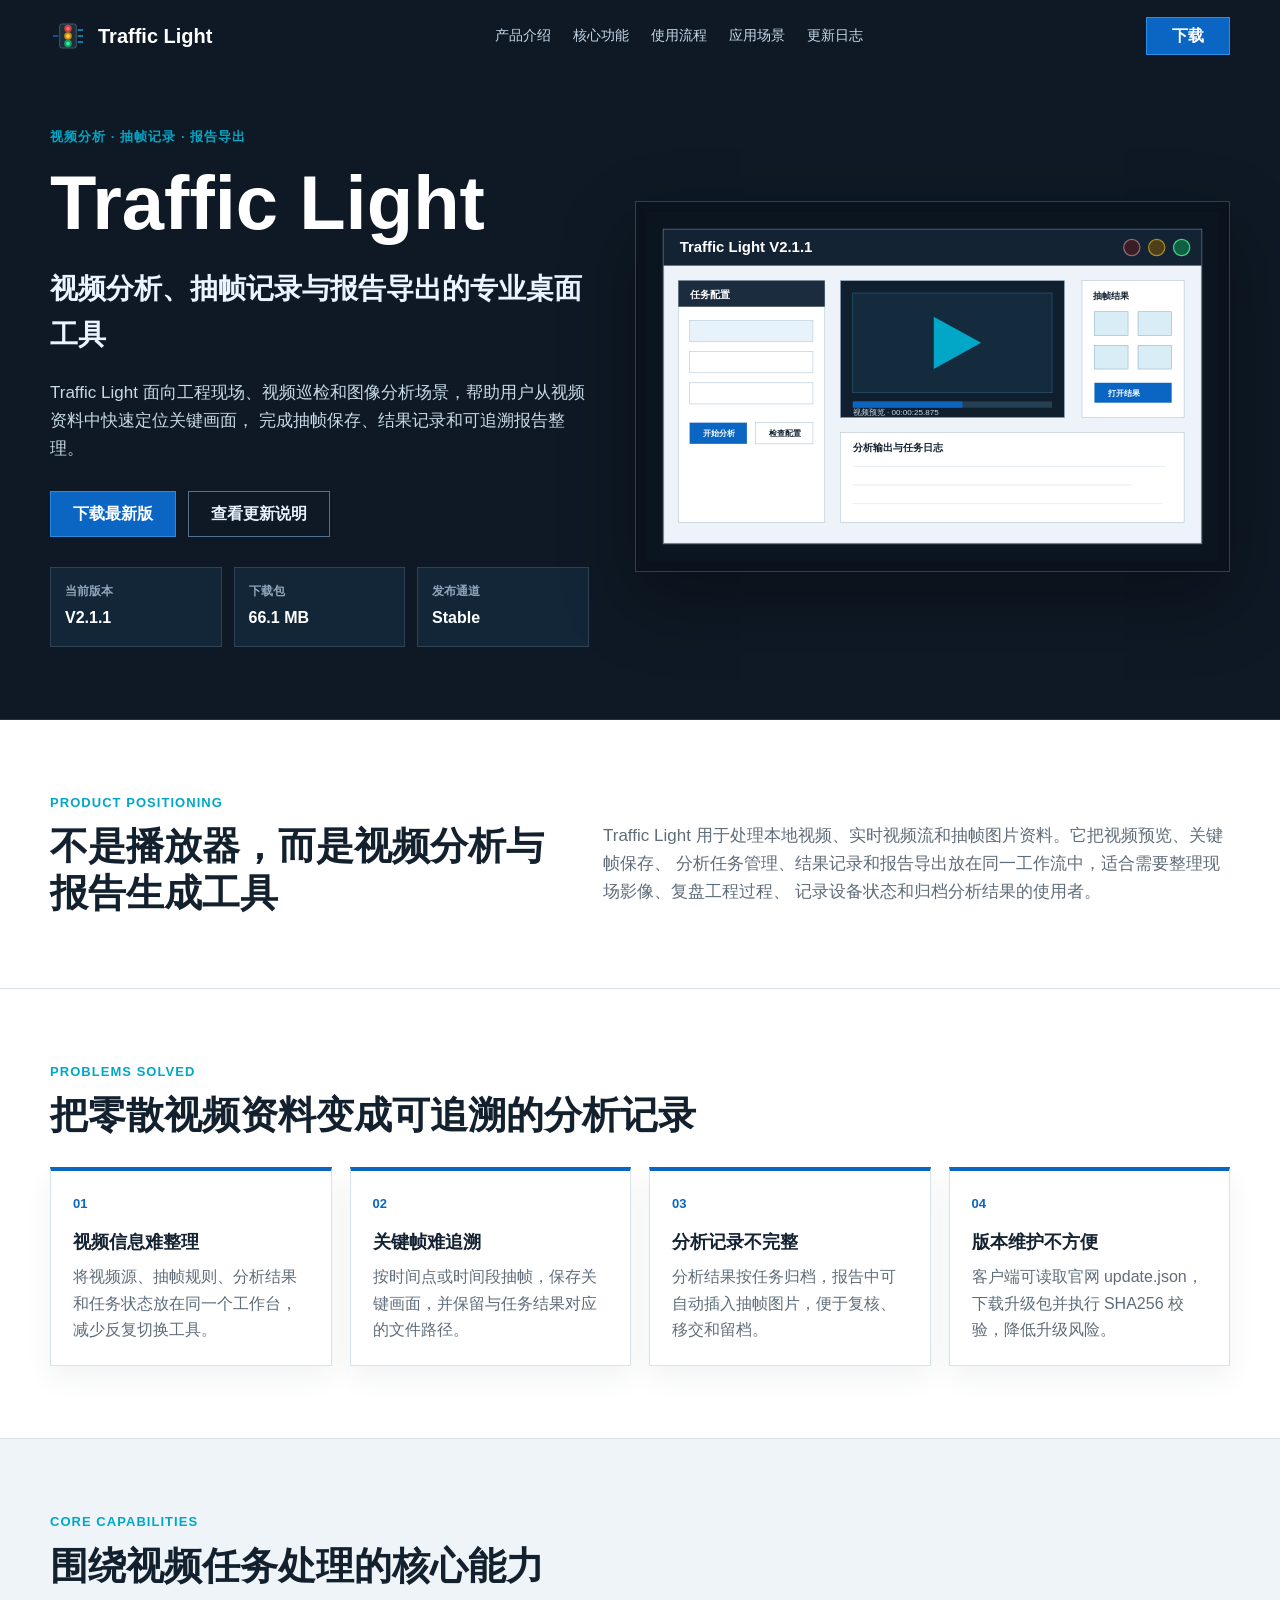
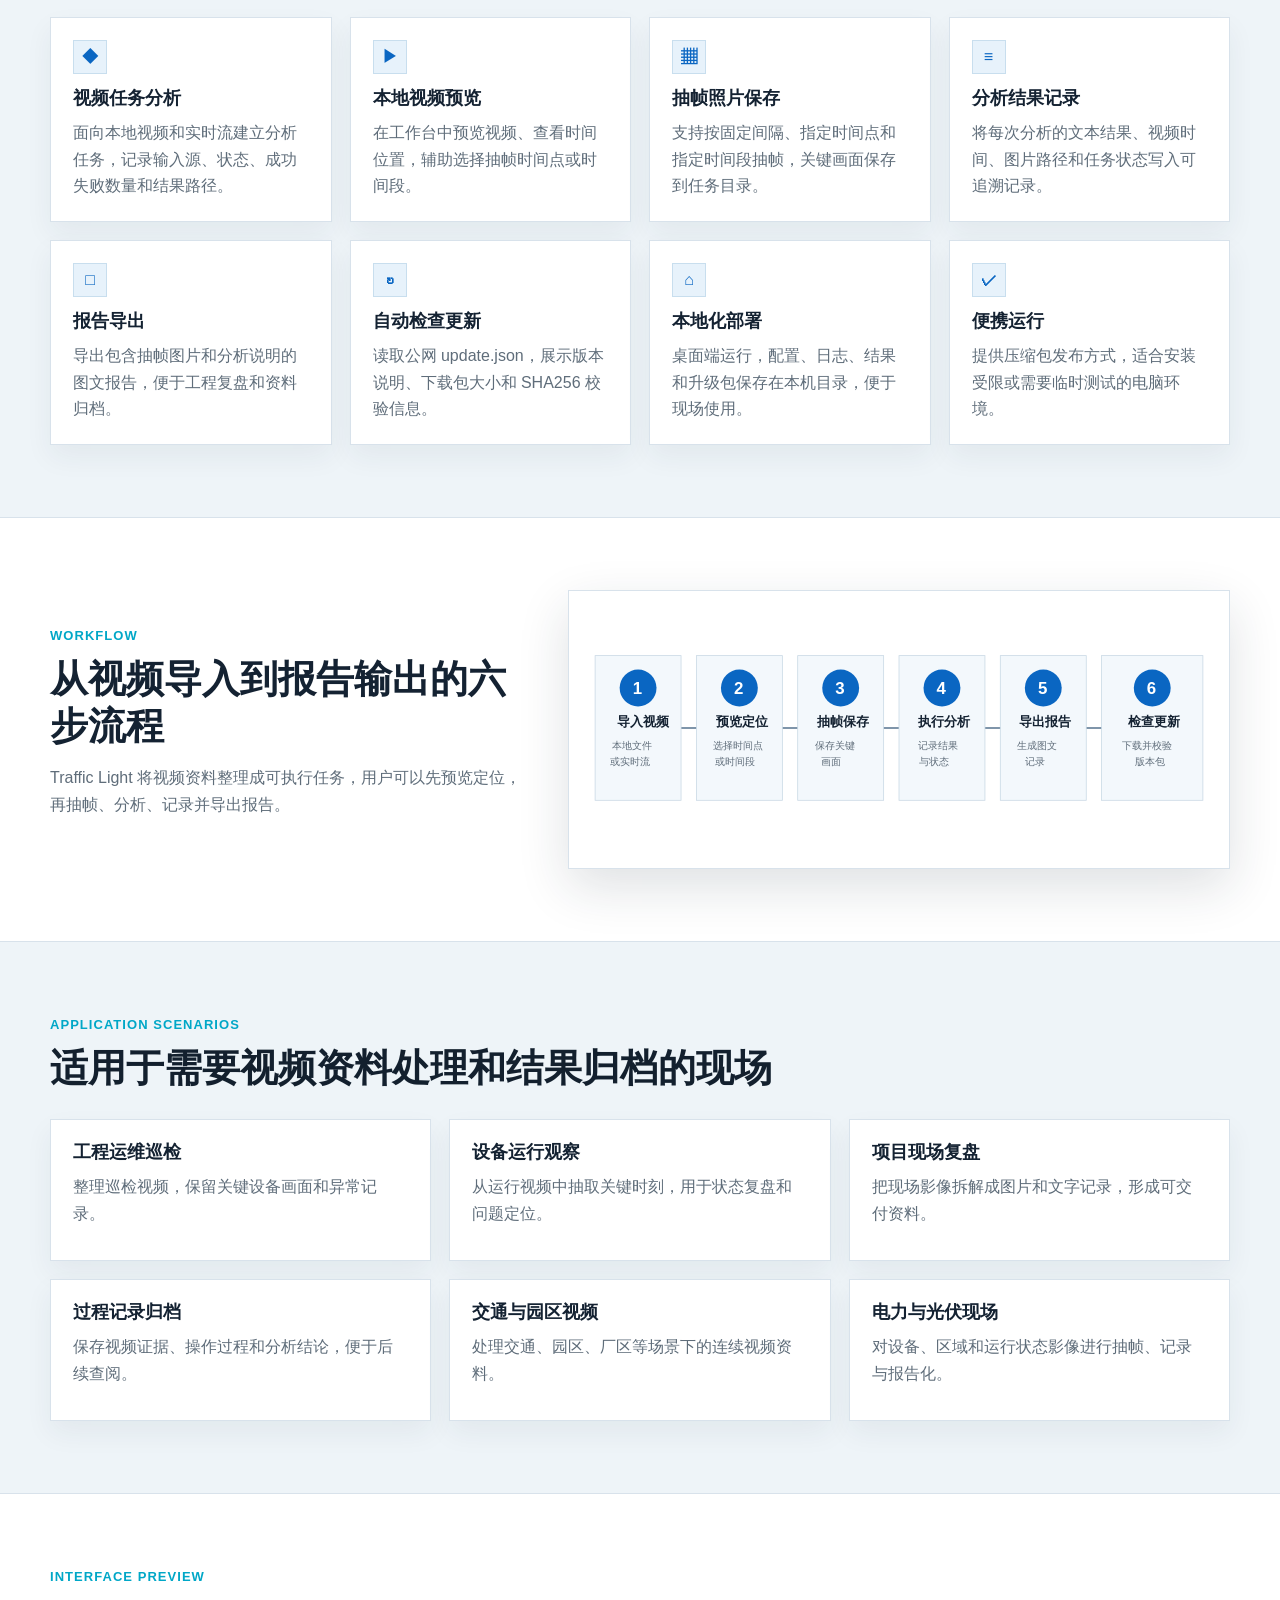
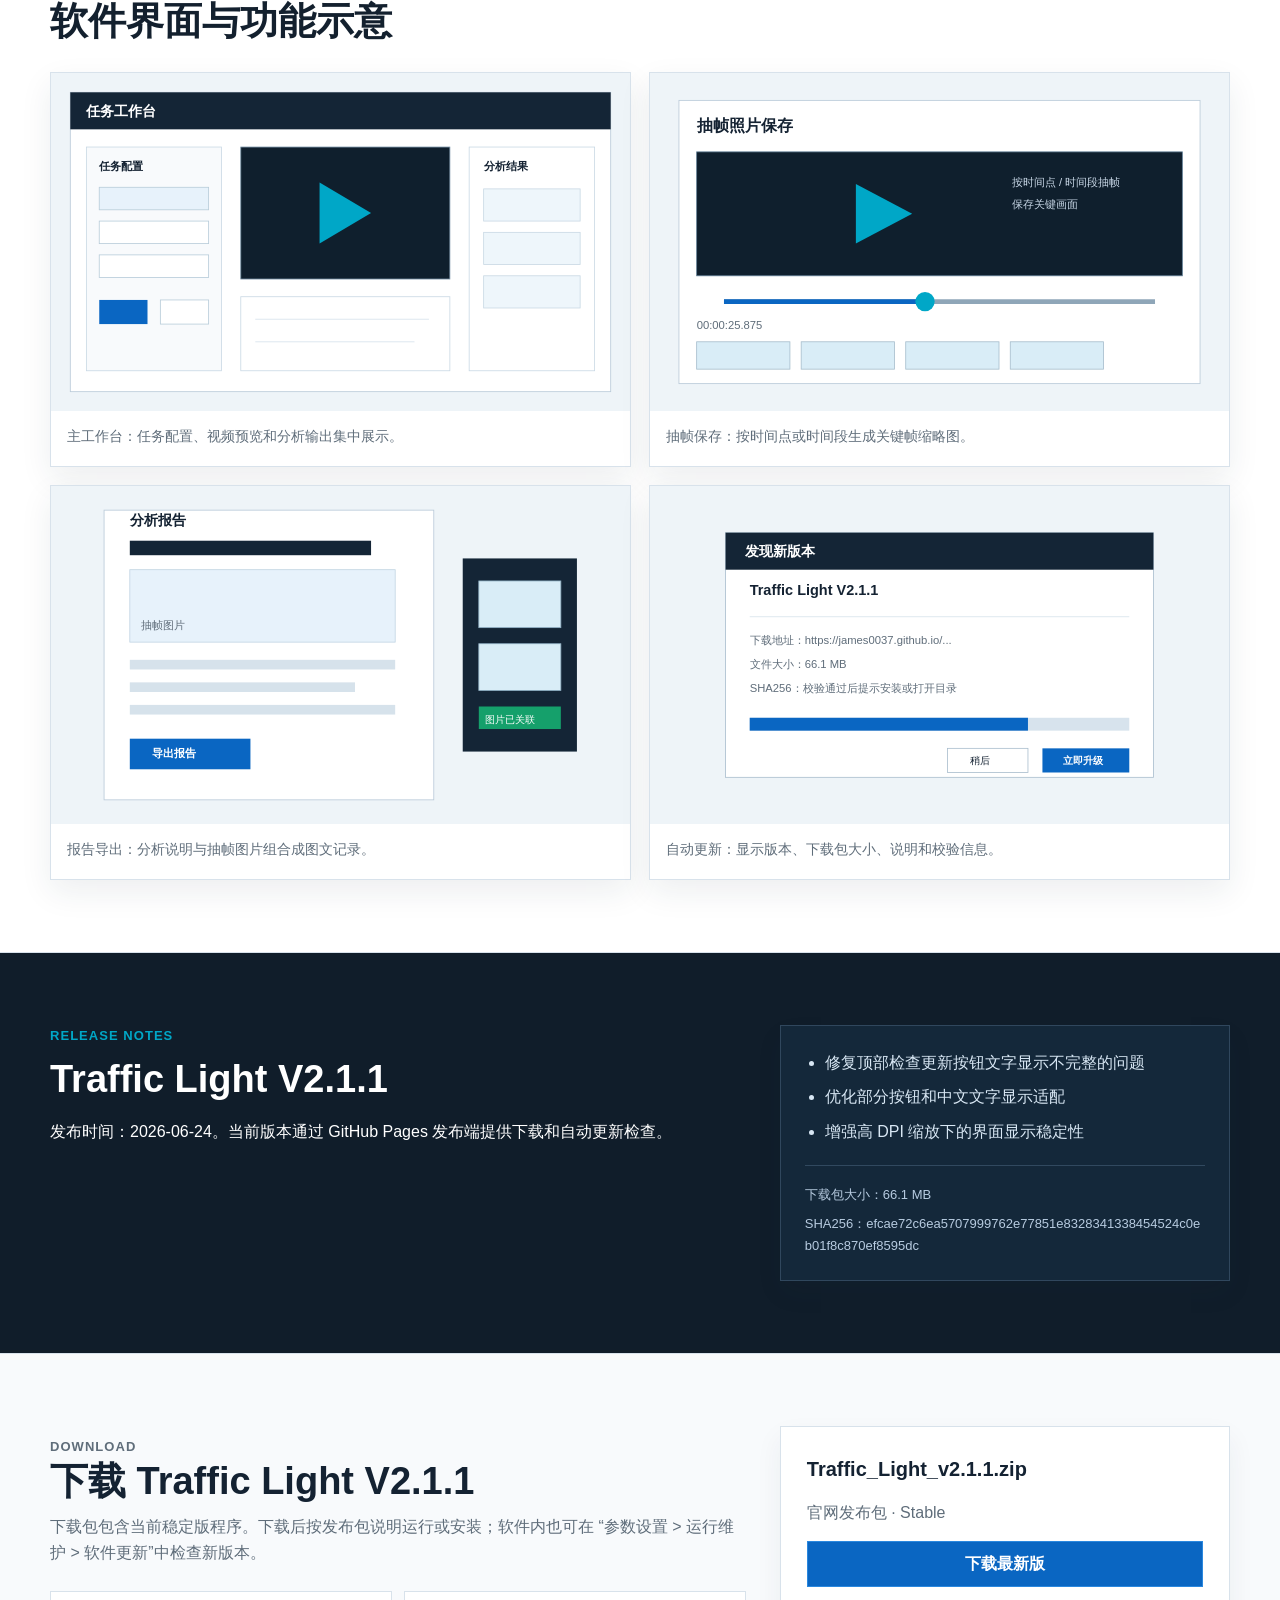
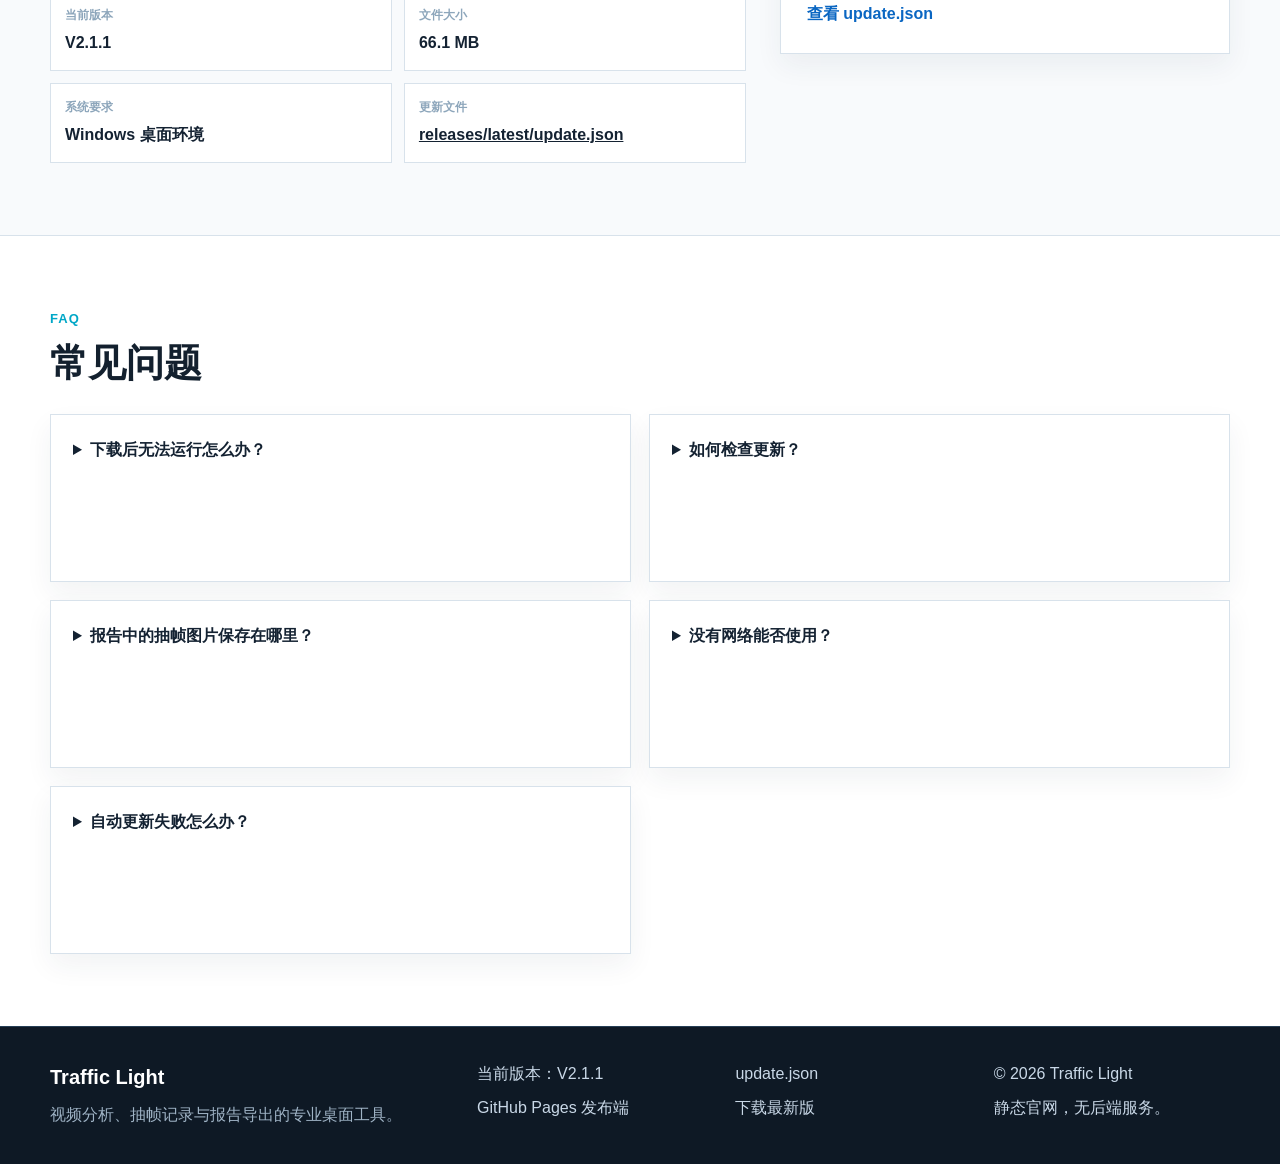
==== commit 87de3557: "Release Traffic Light v2.1.1 UI hotfix" ====
--- a/release_site/index.html
+++ b/release_site/index.html
@@ -21,7 +21,7 @@
         <a href="#scenes">应用场景</a>
         <a href="#release">更新日志</a>
       </div>
-      <a class="nav-download" href="downloads/Traffic_Light_v2.1.0.zip">下载</a>
+      <a class="nav-download" href="downloads/Traffic_Light_v2.1.1.zip">下载</a>
     </nav>
 
     <section id="top" class="hero wrap">
@@ -34,11 +34,11 @@
           完成抽帧保存、结果记录和可追溯报告整理。
         </p>
         <div class="hero-actions">
-          <a class="button primary" href="downloads/Traffic_Light_v2.1.0.zip">下载最新版</a>
+          <a class="button primary" href="downloads/Traffic_Light_v2.1.1.zip">下载最新版</a>
           <a class="button secondary" href="#release">查看更新说明</a>
         </div>
         <dl class="hero-facts" aria-label="版本信息">
-          <div><dt>当前版本</dt><dd>V2.1.0</dd></div>
+          <div><dt>当前版本</dt><dd>V2.1.1</dd></div>
           <div><dt>下载包</dt><dd>66.1 MB</dd></div>
           <div><dt>发布通道</dt><dd>Stable</dd></div>
         </dl>
@@ -207,19 +207,18 @@
       <div class="wrap release-grid">
         <div>
           <p class="eyebrow">Release Notes</p>
-          <h2>Traffic Light V2.1.0</h2>
+          <h2>Traffic Light V2.1.1</h2>
           <p class="section-copy">发布时间：2026-06-24。当前版本通过 GitHub Pages 发布端提供下载和自动更新检查。</p>
         </div>
         <div class="release-panel">
           <ul>
-            <li>新增自动检查更新功能</li>
-            <li>新增公网官网发布端</li>
-            <li>新增报告抽帧图片导出功能</li>
-            <li>优化 FFmpeg 或其他抽帧方案</li>
+            <li>修复顶部检查更新按钮文字显示不完整的问题</li>
+            <li>优化部分按钮和中文文字显示适配</li>
+            <li>增强高 DPI 缩放下的界面显示稳定性</li>
           </ul>
           <div class="checksum">
             <span>下载包大小：66.1 MB</span>
-            <span>SHA256：0f383ffb19828ebc5dca60cf2a394ecedc57ffcff2781bb1b9e7888e432b7bee</span>
+            <span>SHA256：efcae72c6ea5707999762e77851e8328341338454524c0eb01f8c870ef8595dc</span>
           </div>
         </div>
       </div>
@@ -229,22 +228,22 @@
       <div class="wrap download-grid">
         <div>
           <p class="eyebrow">Download</p>
-          <h2>下载 Traffic Light V2.1.0</h2>
+          <h2>下载 Traffic Light V2.1.1</h2>
           <p>
             下载包包含当前稳定版程序。下载后按发布包说明运行或安装；软件内也可在
             “参数设置 > 运行维护 > 软件更新”中检查新版本。
           </p>
           <dl class="download-meta">
-            <div><dt>当前版本</dt><dd>V2.1.0</dd></div>
+            <div><dt>当前版本</dt><dd>V2.1.1</dd></div>
             <div><dt>文件大小</dt><dd>66.1 MB</dd></div>
             <div><dt>系统要求</dt><dd>Windows 桌面环境</dd></div>
             <div><dt>更新文件</dt><dd><a href="releases/latest/update.json">releases/latest/update.json</a></dd></div>
           </dl>
         </div>
         <div class="download-card">
-          <strong>Traffic_Light_v2.1.0.zip</strong>
+          <strong>Traffic_Light_v2.1.1.zip</strong>
           <span>官网发布包 · Stable</span>
-          <a class="button primary full" href="downloads/Traffic_Light_v2.1.0.zip">下载最新版</a>
+          <a class="button primary full" href="downloads/Traffic_Light_v2.1.1.zip">下载最新版</a>
           <a class="text-link" href="https://james0037.github.io/traffic-light-release/releases/latest/update.json">查看 update.json</a>
         </div>
       </div>
@@ -289,12 +288,12 @@
         <p>视频分析、抽帧记录与报告导出的专业桌面工具。</p>
       </div>
       <div>
-        <span>当前版本：V2.1.0</span>
+        <span>当前版本：V2.1.1</span>
         <span>GitHub Pages 发布端</span>
       </div>
       <div>
         <a href="releases/latest/update.json">update.json</a>
-        <a href="downloads/Traffic_Light_v2.1.0.zip">下载最新版</a>
+        <a href="downloads/Traffic_Light_v2.1.1.zip">下载最新版</a>
       </div>
       <div>
         <span>© 2026 Traffic Light</span>
